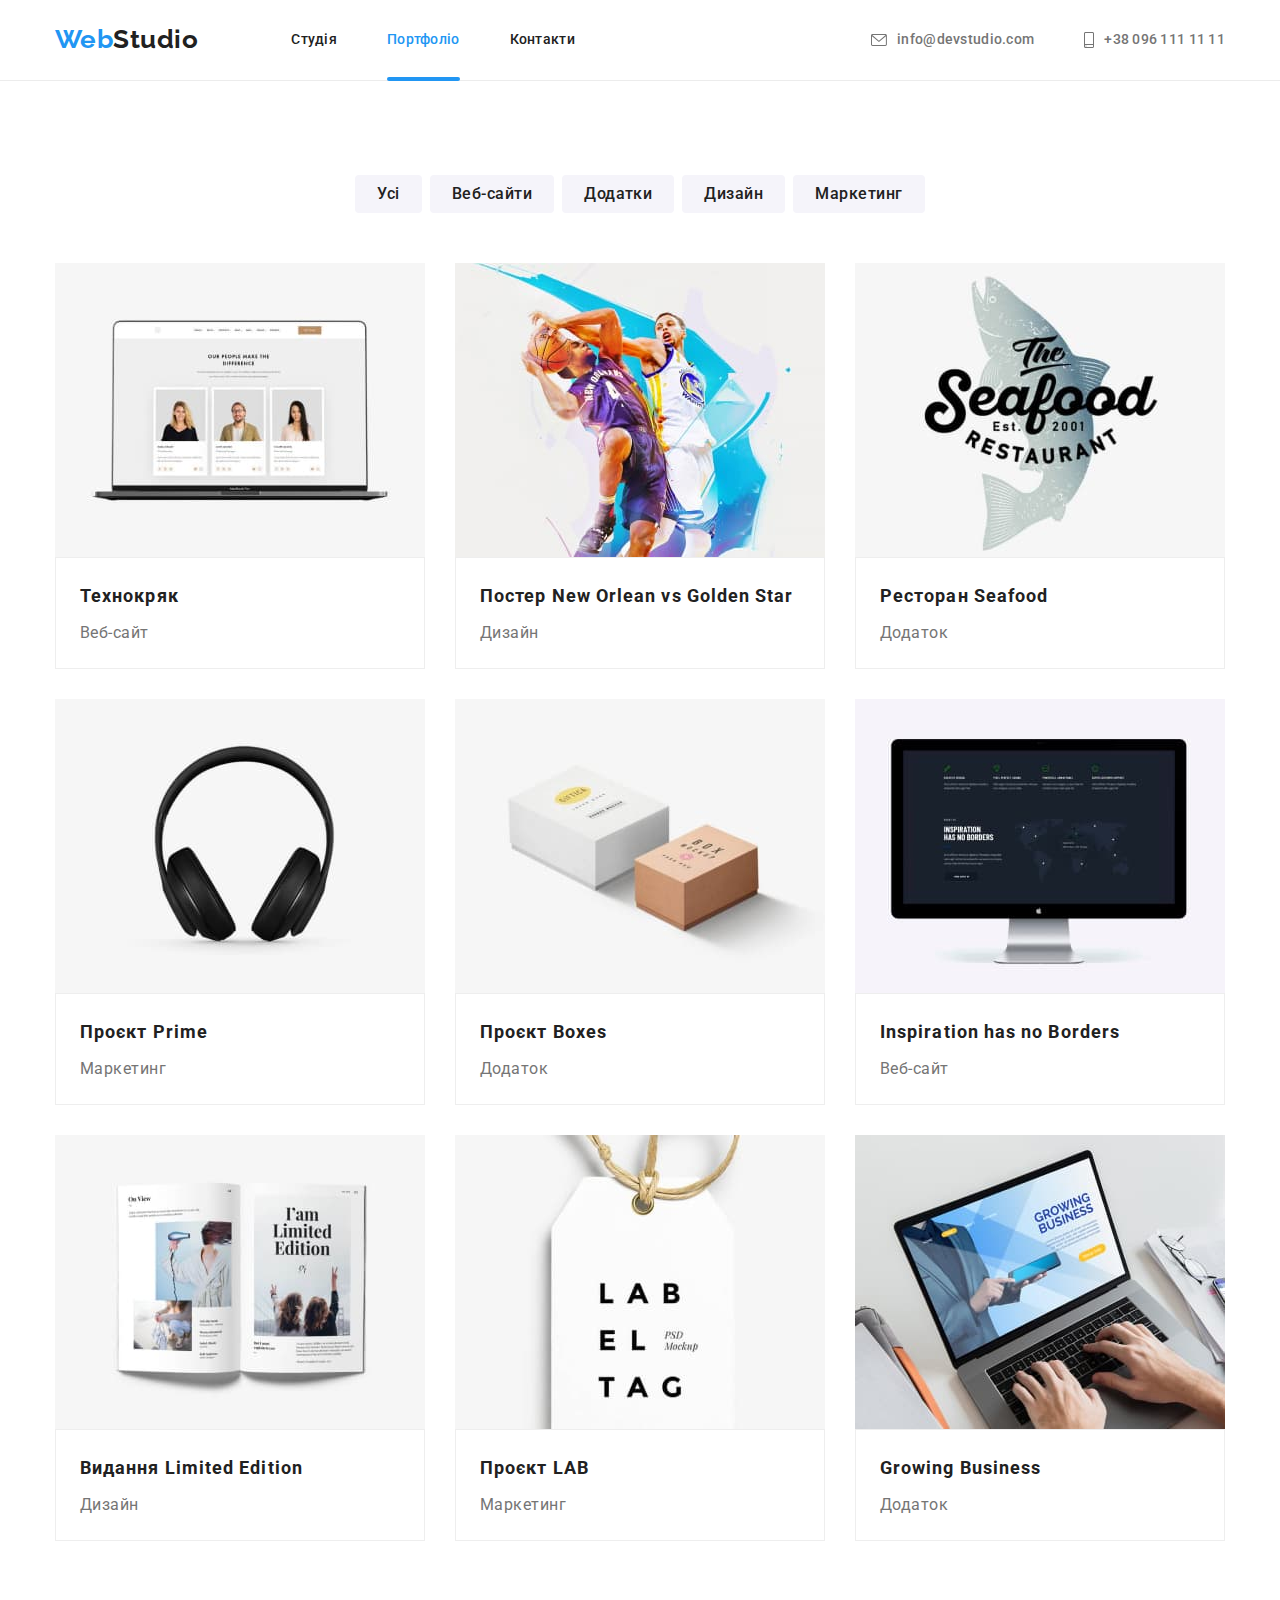
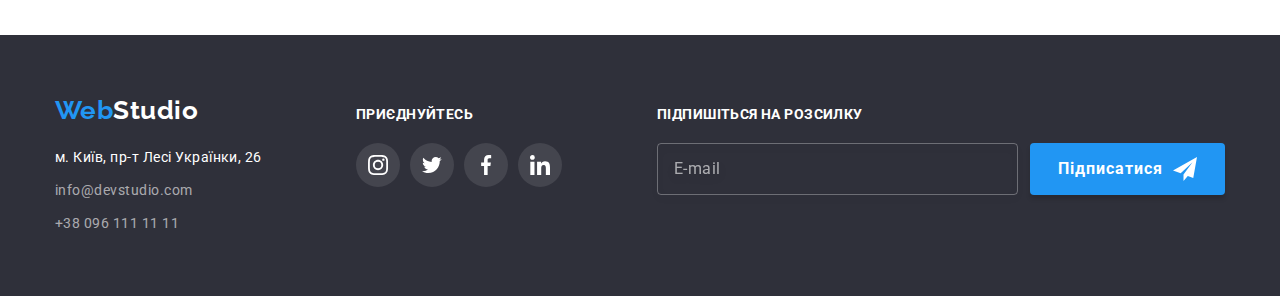
==== portfolio.html @ e211a83e "Adds the previous version" ====
<!DOCTYPE html>
<html lang="uk">
  <head>
    <meta charset="UTF-8" />
    <meta http-equiv="X-UA-Compatible" content="IE=edge" />
    <meta name="viewport" content="width=device-width, initial-scale=1.0" />
    <title>Портфоліо</title>
    <link rel="preconnect" href="https://fonts.googleapis.com" />
    <link rel="preconnect" href="https://fonts.gstatic.com" crossorigin />
    <link
      href="https://fonts.googleapis.com/css2?family=Raleway:wght@700&family=Roboto:wght@400;500;700;900&display=swap"
      rel="stylesheet"
    />
    <link
      rel="stylesheet"
      href="https://cdnjs.cloudflare.com/ajax/libs/modern-normalize/1.1.0/modern-normalize.min.css"
    />
    <link rel="stylesheet" href="./css/styles.css" />
  </head>
  <body>
    <header class="header">
      <div class="header-container container">
        <nav class="header-nav">
          <a class="header-logo logo" href="./index.html"> <span>Web</span>Studio</a>
          <ul class="header-list">
            <li class="header-list-item">
              <a class="header-link link" href="./index.html">Студія</a>
            </li>
            <li class="header-list-item">
              <a class="header-link link current" href="./portfolio.html">Портфоліо</a>
            </li>
            <li class="header-list-item">
              <a class="header-link link" href="./index.html">Контакти</a>
            </li>
          </ul>
        </nav>
        <div class="header-contacts">
          <a class="header-contact link" href="mailto:info@devstudio.com">
            <svg class="header-icon" width="16" height="12">
              <use href="./images/icons.svg#icon-envelope"></use>
            </svg>
            info@devstudio.com</a
          >
          <a class="header-contact link" href="tel:+380961111111">
            <svg class="header-icon" width="10" height="16">
              <use href="./images/icons.svg#icon-smartphone"></use>
            </svg>
            +38 096 111 11 11</a
          >
        </div>
      </div>
    </header>

    <main>
      <section class="gallery section">
        <div class="container">
          <h1 class="visually-hidden">Галерея</h1>
          <ul class="gallery-filters">
            <li class="gallery-filter">
              <button class="gallery-button" type="button">Усі</button>
            </li>
            <li class="gallery-filter">
              <button class="gallery-button" type="button">Веб-сайти</button>
            </li>
            <li class="gallery-filter">
              <button class="gallery-button" type="button">Додатки</button>
            </li>
            <li class="gallery-filter">
              <button class="gallery-button" type="button">Дизайн</button>
            </li>
            <li class="gallery-filter">
              <button class="gallery-button" type="button">Маркетинг</button>
            </li>
          </ul>
          <ul class="gallery-items">
            <li class="gallery-item">
              <a class="gallery-link" href="./index.html">
                <div class="gallery-thumb">
                  <img
                    class="gallery-image"
                    src="./images/portfolio/gallery-item-1.jpg"
                    alt="Приклад веб-сайту"
                    width="370"
                    height="294"
                  />
                  <div class="gallery-overlay">
                    Ресурс пропонує комплексні пропозиції з різним рівнем функціоналу та сервісів.
                    Все це дозволить відвідувачу отримати вичерпні відомості про компанію чи
                    приватну особу.
                  </div>
                </div>
                <div class="gallery-details">
                  <h2 class="gallery-subtitle">Технокряк</h2>
                  <p class="gallery-description">Веб-сайт</p>
                </div>
              </a>
            </li>
            <li class="gallery-item">
              <a class="gallery-link" href="./index.html">
                <div class="gallery-thumb">
                  <img
                    class="gallery-image"
                    src="./images/portfolio/gallery-item-2.jpg"
                    alt="Приклад дизайну"
                    width="370"
                    height="294"
                  />
                  <div class="gallery-overlay">
                    Ресурс пропонує комплексні пропозиції з різним рівнем функціоналу та сервісів.
                    Все це дозволить відвідувачу отримати вичерпні відомості про компанію чи
                    приватну особу.
                  </div>
                </div>
                <div class="gallery-details">
                  <h2 class="gallery-subtitle">
                    Постер <span lang="en">New Orlean vs Golden Star</span>
                  </h2>
                  <p class="gallery-description">Дизайн</p>
                </div>
              </a>
            </li>
            <li class="gallery-item">
              <a class="gallery-link" href="./index.html">
                <div class="gallery-thumb">
                  <img
                    class="gallery-image"
                    src="./images/portfolio/gallery-item-3.jpg"
                    alt="Приклад додатку"
                    width="370"
                    height="294"
                  />
                  <div class="gallery-overlay">
                    Ресурс пропонує комплексні пропозиції з різним рівнем функціоналу та сервісів.
                    Все це дозволить відвідувачу отримати вичерпні відомості про компанію чи
                    приватну особу.
                  </div>
                </div>
                <div class="gallery-details">
                  <h2 class="gallery-subtitle">Ресторан <span lang="en">Seafood</span></h2>
                  <p class="gallery-description">Додаток</p>
                </div>
              </a>
            </li>
            <li class="gallery-item">
              <a class="gallery-link" href="./index.html">
                <div class="gallery-thumb">
                  <img
                    class="gallery-image"
                    src="./images/portfolio/gallery-item-4.jpg"
                    alt="Приклад маркетингу"
                    width="370"
                    height="294"
                  />
                  <div class="gallery-overlay">
                    Ресурс пропонує комплексні пропозиції з різним рівнем функціоналу та сервісів.
                    Все це дозволить відвідувачу отримати вичерпні відомості про компанію чи
                    приватну особу.
                  </div>
                </div>
                <div class="gallery-details">
                  <h2 class="gallery-subtitle">Проєкт <span lang="en">Prime</span></h2>
                  <p class="gallery-description">Маркетинг</p>
                </div>
              </a>
            </li>
            <li class="gallery-item">
              <a class="gallery-link" href="./index.html">
                <div class="gallery-thumb">
                  <img
                    class="gallery-image"
                    src="./images/portfolio/gallery-item-5.jpg"
                    alt="Приклад додатку"
                    width="370"
                    height="294"
                  />
                  <div class="gallery-overlay">
                    Ресурс пропонує комплексні пропозиції з різним рівнем функціоналу та сервісів.
                    Все це дозволить відвідувачу отримати вичерпні відомості про компанію чи
                    приватну особу.
                  </div>
                </div>
                <div class="gallery-details">
                  <h2 class="gallery-subtitle">Проєкт <span lang="en">Boxes</span></h2>
                  <p class="gallery-description">Додаток</p>
                </div>
              </a>
            </li>
            <li class="gallery-item">
              <a class="gallery-link" href="./index.html">
                <div class="gallery-thumb">
                  <img
                    class="gallery-image"
                    src="./images/portfolio/gallery-item-6.jpg"
                    alt="Приклад веб-сайту"
                    width="370"
                    height="294"
                  />
                  <div class="gallery-overlay">
                    Ресурс пропонує комплексні пропозиції з різним рівнем функціоналу та сервісів.
                    Все це дозволить відвідувачу отримати вичерпні відомості про компанію чи
                    приватну особу.
                  </div>
                </div>
                <div class="gallery-details">
                  <h2 class="gallery-subtitle" lang="en">Inspiration has no Borders</h2>
                  <p class="gallery-description">Веб-сайт</p>
                </div>
              </a>
            </li>
            <li class="gallery-item">
              <a class="gallery-link" href="./index.html">
                <div class="gallery-thumb">
                  <img
                    class="gallery-image"
                    src="./images/portfolio/gallery-item-7.jpg"
                    alt="Приклад дизайну"
                    width="370"
                    height="294"
                  />
                  <div class="gallery-overlay">
                    Ресурс пропонує комплексні пропозиції з різним рівнем функціоналу та сервісів.
                    Все це дозволить відвідувачу отримати вичерпні відомості про компанію чи
                    приватну особу.
                  </div>
                </div>
                <div class="gallery-details">
                  <h2 class="gallery-subtitle">Видання <span lang="en">Limited Edition</span></h2>
                  <p class="gallery-description">Дизайн</p>
                </div>
              </a>
            </li>
            <li class="gallery-item">
              <a class="gallery-link" href="./index.html">
                <div class="gallery-thumb">
                  <img
                    class="gallery-image"
                    src="./images/portfolio/gallery-item-8.jpg"
                    alt="Приклад маркетингу"
                    width="370"
                    height="294"
                  />
                  <div class="gallery-overlay">
                    Ресурс пропонує комплексні пропозиції з різним рівнем функціоналу та сервісів.
                    Все це дозволить відвідувачу отримати вичерпні відомості про компанію чи
                    приватну особу.
                  </div>
                </div>
                <div class="gallery-details">
                  <h2 class="gallery-subtitle">Проєкт <span lang="en">LAB</span></h2>
                  <p class="gallery-description">Маркетинг</p>
                </div>
              </a>
            </li>
            <li class="gallery-item">
              <a class="gallery-link" href="./index.html">
                <div class="gallery-thumb">
                  <img
                    class="gallery-image"
                    src="./images/portfolio/gallery-item-9.jpg"
                    alt="Приклад додатку"
                    width="370"
                    height="294"
                  />
                  <div class="gallery-overlay">
                    Ресурс пропонує комплексні пропозиції з різним рівнем функціоналу та сервісів.
                    Все це дозволить відвідувачу отримати вичерпні відомості про компанію чи
                    приватну особу.
                  </div>
                </div>
                <div class="gallery-details">
                  <h2 class="gallery-subtitle" lang="en">Growing Business</h2>
                  <p class="gallery-description">Додаток</p>
                </div>
              </a>
            </li>
          </ul>
        </div>
      </section>
    </main>

    <footer class="footer">
      <div class="container">
        <div class="footer-wrap">
          <a class="footer-logo logo" href="./index.html"> <span>Web</span>Studio </a>
          <address class="footer-info">
            м. Київ, пр-т Лесі Українки, 26
            <a class="footer-link link" href="mailto:info@devstudio.com">info@devstudio.com</a>
            <a class="footer-link link" href="tel:+380961111111">+38 096 111 11 11</a>
          </address>
        </div>

        <div class="footer-wrap">
          <b class="footer-call">Приєднуйтесь</b>
          <ul class="socials">
            <li class="socials-item">
              <a
                class="socials-link"
                href="./index.html"
                target="_blank"
                rel="noopener noreferrer nofollow"
              >
                <svg class="socials-icon" width="20" height="20">
                  <use href="./images/icons.svg#icon-instagram"></use>
                </svg>
              </a>
            </li>
            <li class="socials-item">
              <a
                class="socials-link"
                href="./index.html"
                target="_blank"
                rel="noopener noreferrer nofollow"
              >
                <svg class="socials-icon" width="20" height="20">
                  <use href="./images/icons.svg#icon-twitter"></use>
                </svg>
              </a>
            </li>
            <li class="socials-item">
              <a
                class="socials-link"
                href="./index.html"
                target="_blank"
                rel="noopener noreferrer nofollow"
              >
                <svg class="socials-icon" width="20" height="20">
                  <use href="./images/icons.svg#icon-facebook"></use>
                </svg>
              </a>
            </li>
            <li class="socials-item">
              <a
                class="socials-link"
                href="./index.html"
                target="_blank"
                rel="noopener noreferrer nofollow"
              >
                <svg class="socials-icon" width="20" height="20">
                  <use href="./images/icons.svg#icon-linkedin"></use>
                </svg>
              </a>
            </li>
          </ul>
        </div>

        <div class="footer-wrap">
          <form class="footer-form">
            <b class="footer-call">Підпишіться на розсилку</b>
            <div class="footer-box">
              <input class="footer-email" type="email" name="email" placeholder="E-mail" required />
              <button class="footer-button" type="submit">
                Підписатися
                <svg class="footer-icon" width="24" height="24">
                  <use href="./images/icons.svg#icon-form-send"></use>
                </svg>
              </button>
            </div>
          </form>
        </div>
      </div>
    </footer>
  </body>
</html>
---- css/styles.css ----
:root {
  --primary-color: #212121;
  --accent-color: #2196f3;
  --secondary-color: #757575;
  --tertiary-color: #ffffff;
  --quaternary-color: rgba(255, 255, 255, 0.6);
  --primary-background-color: #2f303a;
  --accent-background-color: #188ce8;
  --secondary-background-color: #f5f4fa;
  --overlay-background-color: rgba(33, 150, 243, 0.9);
  --backdrop-background-color: rgba(0, 0, 0, 0.2);
  --fill-color: #afb1b8;

  --btn-shadow: 0px 4px 4px rgba(0, 0, 0, 0.15);
  --team-item-shadow: 0px 1px 3px rgba(0, 0, 0, 0.12), 0px 1px 1px rgba(0, 0, 0, 0.14),
    0px 2px 1px rgba(0, 0, 0, 0.2);
  --button-shadow: 0px 3px 1px rgba(0, 0, 0, 0.1), 0px 1px 2px rgba(0, 0, 0, 0.08),
    0px 2px 2px rgba(0, 0, 0, 0.12);
  --gallery-item-shadow: 0px 1px 1px rgba(0, 0, 0, 0.12), 0px 4px 4px rgba(0, 0, 0, 0.06),
    1px 4px 6px rgba(0, 0, 0, 0.16);
  --modal-shadow: 0px 1px 3px rgba(0, 0, 0, 0.12), 0px 1px 1px rgba(0, 0, 0, 0.14),
    0px 2px 1px rgba(0, 0, 0, 0.2);

  --items-amount: 4;
  --gap-size: 30px;
  --gallery-item-gap: 30px;
}

h1,
h2,
h3,
h4,
h5,
h6,
ul,
p {
  margin: 0;
}
ul {
  padding: 0;
  list-style: none;
}
a {
  text-decoration: none;
  color: inherit;
}
button {
  font-family: inherit;
  border: none;
}

body {
  font-family: 'Roboto', sans-serif;
  color: var(--primary-color);
  letter-spacing: 0.03em;
}

/*! General classes */
.container {
  max-width: 1200px;
  padding: 0 15px;
  margin: 0 auto;
}
.link {
  color: var(--primary-color);

  transition: color 250ms cubic-bezier(0.4, 0, 0.2, 1);
}
.link:hover,
.link:focus,
.current {
  color: var(--accent-color);
}
.logo {
  font-family: 'Raleway', sans-serif;
  font-size: 26px;
  font-weight: 700;
  line-height: 1.19;
}
.logo span {
  color: var(--accent-color);
}

.section {
  padding: 94px 0;
}

/* Studio page */
/*! Header */
.header {
  border-bottom: 1px solid #ececec;
  background-color: var(--tertiary-color);
}
.header-container {
  display: flex;
  /*   align-items: center; */
}
.header-nav {
  display: flex;
}
.header-logo {
  padding-top: 24px;
  padding-bottom: 25px;
  margin-right: 93px;
  color: var(--primary-color);
}
.header-list {
  display: flex;
}
.header-list-item {
  display: flex;
  position: relative;
}
.header-list-item:not(:last-child) {
  margin-right: 50px;
}
.header-link,
.header-contact {
  display: flex;
  align-items: center;

  font-weight: 500;
  font-size: 14px;
  line-height: 1.14;
  letter-spacing: 0.02em;
}
.header-link.current::after {
  position: absolute;
  left: 0;
  bottom: -1px;

  content: '';
  width: 100%;
  height: 4px;

  border-radius: 2px;
  background-color: var(--accent-color);
}

.header-contacts {
  display: flex;
  margin-left: auto;
}
.header-contact {
  color: var(--secondary-color);
}
.header-contact:first-child {
  margin-right: 50px;
}
.header-icon {
  margin-right: 10px;
  fill: currentColor;
}

/*! Hero section */
.hero {
  max-width: 1600px;
  min-height: 600px;
  margin: 0 auto;
  padding: 200px 0;

  text-align: center;

  background-color: var(--primary-background-color);
  background-image: linear-gradient(rgba(47, 48, 58, 0.4), rgba(47, 48, 58, 0.4)),
    url(../images/studio/hero.jpg);
  background-repeat: no-repeat;
  background-position: center;
  background-size: cover;
}
.hero-title {
  width: 696px;
  margin: 0 auto 30px;

  font-weight: 900;
  font-size: 44px;
  line-height: 1.36;
  letter-spacing: 0.06em;
  text-transform: uppercase;
  color: var(--tertiary-color);
}

.hero-btn {
  padding: 10px 32px;
}

.btn {
  font-weight: 700;
  line-height: 1.88;
  letter-spacing: 0.06em;
  border-radius: 4px;
  color: var(--tertiary-color);

  background-color: var(--accent-color);
  box-shadow: var(--btn-shadow);

  transition: background-color 250ms cubic-bezier(0.4, 0, 0.2, 1);

  cursor: pointer;
}

.btn:hover,
.btn:focus {
  background-color: var(--accent-background-color);
}

/*!  Features section  */
.visually-hidden {
  position: absolute;
  white-space: nowrap;
  width: 1px;
  height: 1px;
  overflow: hidden;
  border: 0;
  padding: 0;
  clip: rect(0 0 0 0);
  clip-path: inset(50%);
  margin: -1px;
}
.features {
  padding-top: 94px;
}
.features-list {
  display: flex;
}
.features-item {
  flex-basis: calc((100% - (var(--items-amount) - 1) * var(--gap-size)) / var(--items-amount));
}
.features-item:not(:last-child) {
  margin-right: var(--gap-size);
}
.features-thumb {
  padding: 25px 0;
  margin-bottom: 30px;

  text-align: center;
  border-radius: 4px;
  background-color: var(--secondary-background-color);
}
.features-title {
  margin-bottom: 10px;

  font-size: 14px;
  font-weight: 700;
  line-height: 1.14;
  text-transform: uppercase;
}
.features-text {
  font-size: 14px;
  line-height: 1.71;
  color: var(--secondary-color);
}

/*! What we do section */

.title {
  margin-bottom: 50px;
  font-weight: 700;
  font-size: 36px;
  line-height: 1.17;
  text-align: center;
}
.activity-list {
  display: flex;
}
.activity-item {
  position: relative;
}
.activity-item:not(:last-child) {
  margin-right: 30px;
}
.activity-image {
  display: block;
}
.activity-desc {
  position: absolute;
  left: 0;
  bottom: 0;

  width: 100%;
  padding: 27px 0;

  font-weight: 700;
  font-size: 14px;
  line-height: 1.14;
  text-align: center;
  letter-spacing: 0.03em;
  text-transform: uppercase;

  color: var(--tertiary-color);
  background-color: rgba(47, 48, 58, 0.8);
}

/*! Our team section */
.team {
  background-color: var(--secondary-background-color);
}
.team-list {
  display: flex;
}
.team-item {
  padding-bottom: 30px;
  background: var(--tertiary-color);
  border-radius: 0px 0px 4px 4px;
  box-shadow: var(--team-item-shadow);
}
.team-item:not(:last-child) {
  margin-right: 30px;
}
.team-image {
  margin-bottom: 30px;
  display: block;
}
.team-member {
  margin-bottom: 10px;
  font-weight: 500;
  font-size: 16px;
  line-height: 1.19;
  text-align: center;
}
.team-text {
  margin-bottom: 16px;

  font-weight: 400;
  line-height: 1.19;
  text-align: center;
  color: var(--secondary-color);
}
.socials {
  display: flex;
  justify-content: center;
  column-gap: 10px;
}
.socials-link {
  display: flex;
  justify-content: center;
  align-items: center;
  width: 44px;
  height: 44px;

  color: var(--fill-color);
  border-radius: 50%;

  transition: color 250ms cubic-bezier(0.4, 0, 0.2, 1),
    background-color 250ms cubic-bezier(0.4, 0, 0.2, 1);
}
.socials-link:hover,
.socials-link:focus {
  color: var(--tertiary-color);
  background-color: var(--accent-color);
}
.socials-link > .socials-icon {
  fill: currentColor;
}

/*! Clients section */
.clients-list {
  display: flex;
  flex-wrap: wrap;
  gap: var(--gap-size);
}
.clients-item {
  --items-amount: 6;
  flex-basis: calc((100% - (var(--items-amount) - 1) * var(--gap-size)) / var(--items-amount));
}

.clients-link {
  display: flex;
  padding: 16px 0;
  justify-content: center;
  align-items: center;

  color: var(--fill-color);
  border: 1px solid currentColor;
  border-radius: 4px;

  transition: color 250ms cubic-bezier(0.4, 0, 0.2, 1);
}
.clients-link:hover,
.clients-link:focus {
  color: var(--accent-color);
}
.clients-link > .clients-icon {
  fill: currentColor;
}

/*! footer */
.footer {
  padding: 60px 0;
  background-color: var(--primary-background-color);
}

.footer > .container {
  display: flex;
  align-items: baseline;
}

.footer-wrap:nth-child(1) {
  margin-right: 70px;
}
.footer-wrap:nth-child(2) {
  margin-right: 95px;
}
.footer-wrap:nth-child(3) {
  flex-grow: 1;
}

.footer-info {
  width: 231px;

  font-style: normal;
  font-size: 14px;
  line-height: 1.71;
  color: var(--tertiary-color);
}

.footer-logo {
  display: block;
  margin-bottom: 20px;
  color: var(--tertiary-color);
}

.footer-link {
  display: block;
  font-size: 14px;
  line-height: 1.71;
  color: var(--quaternary-color);
}

.footer-link:first-child {
  margin: 9px 0;
}

.footer-call {
  display: block;
  margin-bottom: 20px;

  font-size: 14px;
  line-height: 1.14;
  letter-spacing: 0.03em;
  text-transform: uppercase;

  color: var(--tertiary-color);
}

.footer-wrap .socials-link {
  background-color: rgba(255, 255, 255, 0.1);
}

.footer-wrap .socials-link:hover,
.footer-wrap .socials-link:focus {
  background-color: var(--accent-color);
}

.footer-wrap .socials-icon {
  fill: var(--tertiary-color);
}

.footer-box {
  display: flex;
}
.footer-email {
  flex-grow: 1;
  padding: 15px 16px;
  margin-right: 12px;

  font-weight: 400;
  font-size: 16px;
  line-height: 1.25;
  letter-spacing: 0.03em;
  color: var(--quaternary-color);

  border: 1px solid rgba(255, 255, 255, 0.3);
  filter: drop-shadow(0px 4px 4px rgba(0, 0, 0, 0.15));
  border-radius: 4px;
  background-color: transparent;

  outline: none;
}

.footer-email::placeholder {
  font-weight: inherit;
  font-size: inherit;
  line-height: inherit;
  letter-spacing: inherit;
  color: inherit;
}

.footer-button {
  display: flex;
  align-items: center;
  padding: 10px 28px;

  font-weight: 700;
  font-size: 16px;
  line-height: 1.88;
  letter-spacing: 0.06em;

  color: var(--tertiary-color);
  box-shadow: 0px 4px 4px rgba(0, 0, 0, 0.15);
  border-radius: 4px;
  background-color: var(--accent-color);

  cursor: pointer;

  transition: background-color 250ms cubic-bezier(0.4, 0, 0.2, 1);
}

.footer-button:hover,
.footer-button:focus {
  background-color: var(--accent-background-color);
}

.footer-icon {
  margin-left: 10px;
}

/*! Modal */
.backdrop {
  position: fixed;
  top: 0;
  left: 0;

  width: 100vw;
  height: 100vh;

  background-color: var(--backdrop-background-color);

  transition: opacity 250ms cubic-bezier(0.4, 0, 0.2, 1);
}

.is-hidden {
  opacity: 0;
  pointer-events: none;
  visibility: hidden;
}

.modal {
  position: absolute;
  top: 50%;
  left: 50%;

  padding: 40px;
  width: 528px;
  box-shadow: var(--modal-shadow);
  border-radius: 4px;
  background-color: var(--tertiary-color);

  transform: translate(-50%, -50%) scale(1);
  transition: transform 250ms cubic-bezier(0.4, 0, 0.2, 1);
}

.backdrop.is-hidden .modal {
  transform: translate(-50%, -50%) scale(0.75);
}

.modal-btn {
  position: absolute;
  top: 8px;
  right: 8px;

  width: 30px;
  height: 30px;
  display: flex;
  justify-content: center;
  align-items: center;

  border: 1px solid rgba(0, 0, 0, 0.1);
  border-radius: 50%;
  background-color: transparent;

  cursor: pointer;
  transition: fill 250ms cubic-bezier(0.4, 0, 0.2, 1);
}

.modal-btn:hover,
.modal-btn:focus {
  fill: var(--accent-color);
}

.form-title {
  margin-bottom: 12px;

  font-weight: 700;
  font-size: 20px;
  line-height: 1.15;
  text-align: center;
  letter-spacing: 0.03em;

  color: var(--primary-color);
}

.form-field {
  display: flex;
  flex-direction: column;
  margin-bottom: 10px;

  font-size: 12px;
  line-height: 1.17;
  letter-spacing: 0.01em;

  color: var(--secondary-color);
}

.form > .form-field:nth-of-type(4) {
  margin-bottom: 20px;
}

.form-label {
  margin-bottom: 4px;
}

.form-wrap {
  position: relative;
}

.form-input {
  width: 100%;
  height: 40px;
  padding: 0px 42px;

  border: 1px solid rgba(33, 33, 33, 0.2);
  border-radius: 4px;
  outline: none;
  transition: border-color 250ms cubic-bezier(0.4, 0, 0.2, 1);
}
.form-field:focus-within .form-input,
.form-field:focus-within .form-comment {
  border-color: var(--accent-color);
}

.form-icon {
  position: absolute;
  left: 12px;
  top: 50%;
  transform: translateY(-50%);

  transition: fill 250ms cubic-bezier(0.4, 0, 0.2, 1);
}
.form-field:focus-within .form-icon {
  fill: var(--accent-color);
}

.form-comment {
  height: 120px;
  padding: 12px 16px;

  border: 1px solid rgba(33, 33, 33, 0.2);
  border-radius: 4px;
  resize: none;

  font-size: 12px;
  line-height: 1.17;
  letter-spacing: 0.01em;
  outline: none;

  transition: border-color 250ms cubic-bezier(0.4, 0, 0.2, 1);
}

.form-comment::placeholder {
  color: rgba(117, 117, 117, 0.5);
}

.policy {
  position: relative;

  margin-bottom: 30px;
  display: flex;
  justify-content: center;
  align-items: center;
}

.policy-label {
  text-align: center;
  font-size: 14px;
  line-height: 1.71;
  letter-spacing: 0.03em;

  color: var(--secondary-color);
}

.policy-link {
  color: var(--accent-color);
  text-decoration: underline;
}

.policy-wrap {
  position: relative;
}

.policy-icon {
  margin-right: 7px;
  transition: opacity 250ms cubic-bezier(0.4, 0, 0.2, 1);
}

.policy-icon:nth-of-type(2) {
  position: absolute;
  left: 0;

  opacity: 0;
}

.policy-checkbox:checked ~ .policy-icon:nth-of-type(2) {
  opacity: 1;
}

.policy-btn {
  display: block;
  margin: 0 auto;
  padding: 10px 52px;
}

/*! Portfolio page */

.gallery {
  background-color: var(--tertiary-color);
}
.gallery-filters {
  margin-bottom: 50px;
  display: flex;
  justify-content: center;
}
.gallery-filter:not(:last-child) {
  margin-right: 8px;
}
.gallery-button {
  padding: 6px 22px;

  font-weight: 500;
  font-size: 16px;
  line-height: 1.63;
  letter-spacing: 0.03em;
  color: var(--primary-color);

  border-radius: 4px;
  background-color: var(--secondary-background-color);

  transition: color 250ms cubic-bezier(0.4, 0, 0.2, 1),
    background-color 250ms cubic-bezier(0.4, 0, 0.2, 1),
    box-shadow 250ms cubic-bezier(0.4, 0, 0.2, 1);

  cursor: pointer;
}
.gallery-button:hover,
.gallery-button:focus {
  color: var(--tertiary-color);
  background-color: var(--accent-color);
  box-shadow: var(--button-shadow);
}
.gallery-items {
  display: flex;
  flex-wrap: wrap;
  margin-top: calc(-1 * var(--gallery-item-gap));
  margin-left: calc(-1 * var(--gallery-item-gap));
}
.gallery-item {
  margin-top: var(--gallery-item-gap);
  margin-left: var(--gallery-item-gap);
  flex-basis: calc((100% / 3 - var(--gallery-item-gap)));
}
.gallery-link {
  display: block;

  transition: box-shadow 250ms cubic-bezier(0.4, 0, 0.2, 1);
}
.gallery-link:hover,
.gallery-link:focus {
  box-shadow: var(--gallery-item-shadow);
}

.gallery-link:hover .gallery-overlay,
.gallery-link:focus .gallery-overlay {
  transform: translateY(0);
}

.gallery-thumb {
  position: relative;
  overflow: hidden;
}

.gallery-image {
  max-width: 100%;
  display: block;
}

.gallery-overlay {
  position: absolute;
  left: 0;
  top: 0;

  width: 100%;
  height: 100%;
  padding: 24px;
  display: flex;
  align-items: center;

  font-size: 18px;
  line-height: 1.56;
  letter-spacing: 0.03em;
  color: var(--tertiary-color);

  background-color: var(--overlay-background-color);

  transform: translateY(100%);
  transition: transform 250ms cubic-bezier(0.4, 0, 0.2, 1);
}

.gallery-details {
  padding: 20px 24px;
  border: 1px solid #eeeeee;
}
.gallery-subtitle {
  margin-bottom: 4px;
  font-weight: 700;
  font-size: 18px;
  line-height: 2;
  letter-spacing: 0.06em;
  color: var(--primary-color);
}
.gallery-description {
  font-weight: 400;
  font-size: 16px;
  line-height: 1.88;
  letter-spacing: 0.03em;
  color: var(--secondary-color);
}
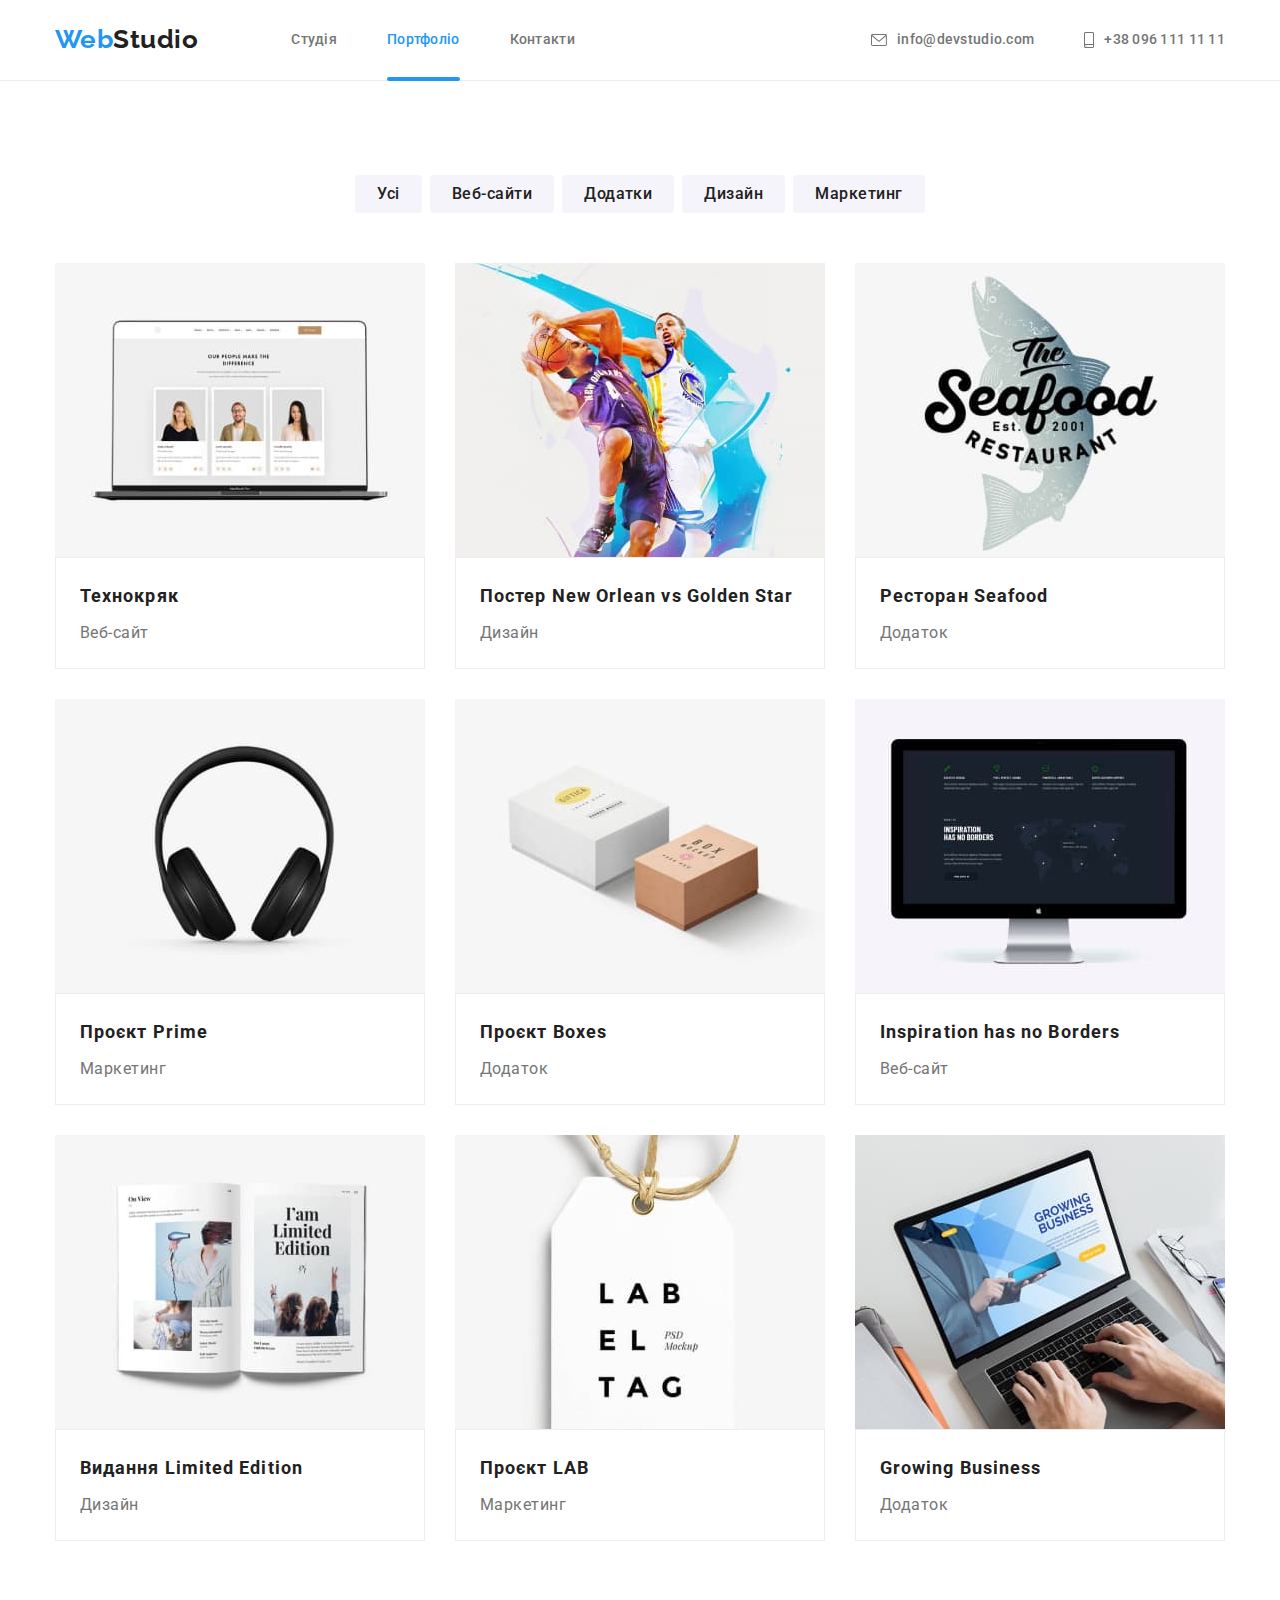
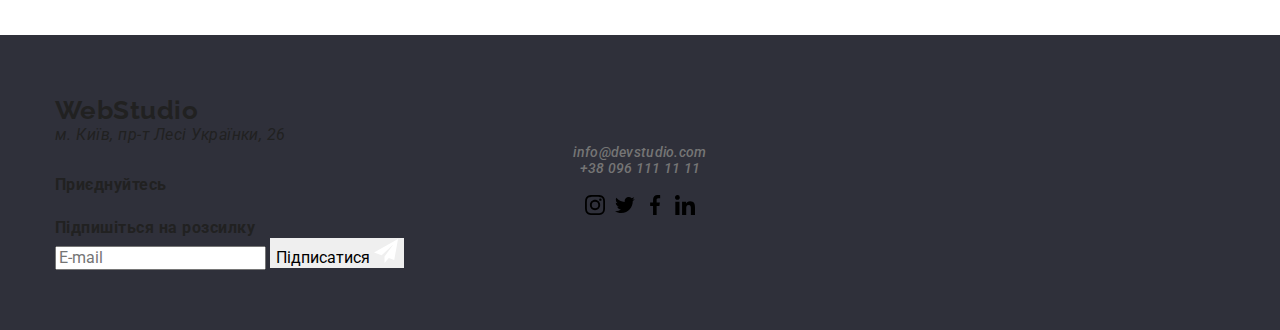
==== commit ad2649d2: "Adds BEM to index.html" ====
--- a/portfolio.html
+++ b/portfolio.html
@@ -19,30 +19,34 @@
   </head>
   <body>
     <header class="header">
-      <div class="header-container container">
-        <nav class="header-nav">
-          <a class="header-logo logo" href="./index.html"> <span>Web</span>Studio</a>
-          <ul class="header-list">
-            <li class="header-list-item">
-              <a class="header-link link" href="./index.html">Студія</a>
-            </li>
-            <li class="header-list-item">
-              <a class="header-link link current" href="./portfolio.html">Портфоліо</a>
-            </li>
-            <li class="header-list-item">
-              <a class="header-link link" href="./index.html">Контакти</a>
+      <div class="header__container container">
+        <nav class="nav">
+          <a class="nav__logo logo" href="./index.html">
+            <span class="logo__accent">Web</span>Studio
+          </a>
+
+          <ul class="nav__list">
+            <li class="nav__item">
+              <a class="link" href="./index.html">Студія</a>
+            </li>
+            <li class="nav__item">
+              <a class="link link--current" href="./portfolio.html">Портфоліо</a>
+            </li>
+            <li class="nav__item">
+              <a class="link" href="./index.html">Контакти</a>
             </li>
           </ul>
         </nav>
-        <div class="header-contacts">
-          <a class="header-contact link" href="mailto:info@devstudio.com">
-            <svg class="header-icon" width="16" height="12">
+
+        <div class="header__contacts">
+          <a class="link header__contact" href="mailto:info@devstudio.com">
+            <svg class="header__icon" width="16" height="12">
               <use href="./images/icons.svg#icon-envelope"></use>
             </svg>
             info@devstudio.com</a
           >
-          <a class="header-contact link" href="tel:+380961111111">
-            <svg class="header-icon" width="10" height="16">
+          <a class="link" href="tel:+380961111111">
+            <svg class="header__icon" width="10" height="16">
               <use href="./images/icons.svg#icon-smartphone"></use>
             </svg>
             +38 096 111 11 11</a
--- a/css/styles.css
+++ b/css/styles.css
@@ -24,6 +24,8 @@
   --items-amount: 4;
   --gap-size: 30px;
   --gallery-item-gap: 30px;
+
+  --primary-cubic-bezier: cubic-bezier(0.4, 0, 0.2, 1);
 }
 
 h1,
@@ -48,7 +50,9 @@
   font-family: inherit;
   border: none;
 }
-
+img {
+  display: block;
+}
 body {
   font-family: 'Roboto', sans-serif;
   color: var(--primary-color);
@@ -61,23 +65,20 @@
   padding: 0 15px;
   margin: 0 auto;
 }
-.link {
-  color: var(--primary-color);
-
-  transition: color 250ms cubic-bezier(0.4, 0, 0.2, 1);
-}
-.link:hover,
-.link:focus,
-.current {
-  color: var(--accent-color);
-}
+
 .logo {
   font-family: 'Raleway', sans-serif;
   font-size: 26px;
   font-weight: 700;
   line-height: 1.19;
-}
-.logo span {
+  color: var(--primary-color);
+}
+
+.logo--inverse {
+  color: var(--tertiary-color);
+}
+
+.logo__accent {
   color: var(--accent-color);
 }
 
@@ -91,40 +92,55 @@
   border-bottom: 1px solid #ececec;
   background-color: var(--tertiary-color);
 }
-.header-container {
-  display: flex;
-  /*   align-items: center; */
-}
-.header-nav {
-  display: flex;
-}
-.header-logo {
+
+.header__container {
+  display: flex;
+}
+
+.nav {
+  display: flex;
+}
+
+.nav__logo {
   padding-top: 24px;
   padding-bottom: 25px;
   margin-right: 93px;
-  color: var(--primary-color);
-}
-.header-list {
-  display: flex;
-}
-.header-list-item {
+}
+
+.nav__list {
+  display: flex;
+}
+
+.nav__item {
   display: flex;
   position: relative;
 }
-.header-list-item:not(:last-child) {
+
+.nav__item:not(:last-child) {
   margin-right: 50px;
 }
-.header-link,
-.header-contact {
+
+.link {
   display: flex;
   align-items: center;
+  justify-content: center;
 
   font-weight: 500;
   font-size: 14px;
   line-height: 1.14;
   letter-spacing: 0.02em;
-}
-.header-link.current::after {
+  color: var(--secondary-color);
+
+  transition: color 250ms var(--primary-cubic-bezier);
+}
+
+.link:hover,
+.link:focus,
+.link--current {
+  color: var(--accent-color);
+}
+
+.link--current::after {
   position: absolute;
   left: 0;
   bottom: -1px;
@@ -137,17 +153,16 @@
   background-color: var(--accent-color);
 }
 
-.header-contacts {
+.header__contacts {
   display: flex;
   margin-left: auto;
 }
-.header-contact {
-  color: var(--secondary-color);
-}
-.header-contact:first-child {
+
+.header__contact {
   margin-right: 50px;
 }
-.header-icon {
+
+.header__icon {
   margin-right: 10px;
   fill: currentColor;
 }
@@ -168,7 +183,8 @@
   background-position: center;
   background-size: cover;
 }
-.hero-title {
+
+.hero__title {
   width: 696px;
   margin: 0 auto 30px;
 
@@ -180,7 +196,7 @@
   color: var(--tertiary-color);
 }
 
-.hero-btn {
+.hero__btn {
   padding: 10px 32px;
 }
 
@@ -194,7 +210,7 @@
   background-color: var(--accent-color);
   box-shadow: var(--btn-shadow);
 
-  transition: background-color 250ms cubic-bezier(0.4, 0, 0.2, 1);
+  transition: background-color 250ms var(--primary-cubic-bezier);
 
   cursor: pointer;
 }
@@ -202,6 +218,18 @@
 .btn:hover,
 .btn:focus {
   background-color: var(--accent-background-color);
+}
+
+.btn__icon {
+  display: inline-flex;
+}
+
+.btn__icon--start {
+  margin-right: 10px;
+}
+
+.btn__icon--end {
+  margin-left: 10px;
 }
 
 /*!  Features section  */
@@ -217,27 +245,38 @@
   clip-path: inset(50%);
   margin: -1px;
 }
+
 .features {
   padding-top: 94px;
 }
-.features-list {
-  display: flex;
-}
-.features-item {
+
+.features__item {
   flex-basis: calc((100% - (var(--items-amount) - 1) * var(--gap-size)) / var(--items-amount));
 }
-.features-item:not(:last-child) {
+
+.list {
+  display: flex;
+}
+
+.list__item {
+  position: relative;
+}
+
+.list__item:not(:last-child) {
   margin-right: var(--gap-size);
 }
-.features-thumb {
+
+.list__thumb {
   padding: 25px 0;
   margin-bottom: 30px;
-
-  text-align: center;
+  display: flex;
+  justify-content: center;
+
   border-radius: 4px;
   background-color: var(--secondary-background-color);
 }
-.features-title {
+
+.list__title {
   margin-bottom: 10px;
 
   font-size: 14px;
@@ -245,7 +284,7 @@
   line-height: 1.14;
   text-transform: uppercase;
 }
-.features-text {
+.list__text {
   font-size: 14px;
   line-height: 1.71;
   color: var(--secondary-color);
@@ -260,19 +299,12 @@
   line-height: 1.17;
   text-align: center;
 }
-.activity-list {
-  display: flex;
-}
-.activity-item {
-  position: relative;
-}
-.activity-item:not(:last-child) {
-  margin-right: 30px;
-}
-.activity-image {
-  display: block;
-}
-.activity-desc {
+
+.activity {
+  background-color: var(--tertiary-color);
+}
+
+.list__overlay {
   position: absolute;
   left: 0;
   bottom: 0;
@@ -291,34 +323,40 @@
   background-color: rgba(47, 48, 58, 0.8);
 }
 
-/*! Our team section */
+/*! Team section */
+
 .team {
   background-color: var(--secondary-background-color);
 }
-.team-list {
-  display: flex;
-}
-.team-item {
+
+.card-set {
+  display: flex;
+}
+
+.card-set__item {
   padding-bottom: 30px;
   background: var(--tertiary-color);
   border-radius: 0px 0px 4px 4px;
   box-shadow: var(--team-item-shadow);
 }
-.team-item:not(:last-child) {
+
+.card-set__item:not(:last-child) {
   margin-right: 30px;
 }
-.team-image {
+
+.card-set__img {
   margin-bottom: 30px;
-  display: block;
-}
-.team-member {
+}
+
+.card-set__title {
   margin-bottom: 10px;
   font-weight: 500;
   font-size: 16px;
   line-height: 1.19;
   text-align: center;
 }
-.team-text {
+
+.card-set__subtitle {
   margin-bottom: 16px;
 
   font-weight: 400;
@@ -326,12 +364,14 @@
   text-align: center;
   color: var(--secondary-color);
 }
+
 .socials {
   display: flex;
   justify-content: center;
   column-gap: 10px;
 }
-.socials-link {
+
+.socials__link {
   display: flex;
   justify-content: center;
   align-items: center;
@@ -341,46 +381,49 @@
   color: var(--fill-color);
   border-radius: 50%;
 
-  transition: color 250ms cubic-bezier(0.4, 0, 0.2, 1),
-    background-color 250ms cubic-bezier(0.4, 0, 0.2, 1);
-}
-.socials-link:hover,
-.socials-link:focus {
+  transition: color 250ms var(--primary-cubic-bezier),
+    background-color 250ms var(--primary-cubic-bezier);
+}
+
+.socials__link--dark {
+  background-color: rgba(255, 255, 255, 0.1);
+}
+
+.socials__link:hover,
+.socials__link:focus {
   color: var(--tertiary-color);
   background-color: var(--accent-color);
 }
-.socials-link > .socials-icon {
+
+.socials__icon {
   fill: currentColor;
 }
 
+.socials__icon--light {
+  fill: var(--tertiary-color);
+}
+
 /*! Clients section */
-.clients-list {
+.clients__list {
   display: flex;
   flex-wrap: wrap;
   gap: var(--gap-size);
 }
-.clients-item {
+
+.clients__item {
   --items-amount: 6;
   flex-basis: calc((100% - (var(--items-amount) - 1) * var(--gap-size)) / var(--items-amount));
 }
 
-.clients-link {
-  display: flex;
+.clients__link {
   padding: 16px 0;
-  justify-content: center;
-  align-items: center;
 
   color: var(--fill-color);
   border: 1px solid currentColor;
   border-radius: 4px;
-
-  transition: color 250ms cubic-bezier(0.4, 0, 0.2, 1);
-}
-.clients-link:hover,
-.clients-link:focus {
-  color: var(--accent-color);
-}
-.clients-link > .clients-icon {
+}
+
+.clients__icon {
   fill: currentColor;
 }
 
@@ -390,23 +433,34 @@
   background-color: var(--primary-background-color);
 }
 
-.footer > .container {
+.footer__container {
   display: flex;
   align-items: baseline;
 }
 
-.footer-wrap:nth-child(1) {
+.footer__wrap:nth-child(1) {
   margin-right: 70px;
 }
-.footer-wrap:nth-child(2) {
+.footer__wrap:nth-child(2) {
   margin-right: 95px;
 }
-.footer-wrap:nth-child(3) {
+.footer__wrap:nth-child(3) {
   flex-grow: 1;
 }
 
-.footer-info {
+.footer__logo {
+  display: block;
+  margin-bottom: 20px;
+}
+
+.footer__address {
   width: 231px;
+}
+
+.address {
+  display: flex;
+  flex-direction: column;
+  align-items: flex-start;
 
   font-style: normal;
   font-size: 14px;
@@ -414,24 +468,16 @@
   color: var(--tertiary-color);
 }
 
-.footer-logo {
-  display: block;
-  margin-bottom: 20px;
-  color: var(--tertiary-color);
-}
-
-.footer-link {
-  display: block;
-  font-size: 14px;
+.address__link {
   line-height: 1.71;
   color: var(--quaternary-color);
 }
 
-.footer-link:first-child {
+.address__link--expanded {
   margin: 9px 0;
 }
 
-.footer-call {
+.footer__call {
   display: block;
   margin-bottom: 20px;
 
@@ -443,23 +489,11 @@
   color: var(--tertiary-color);
 }
 
-.footer-wrap .socials-link {
-  background-color: rgba(255, 255, 255, 0.1);
-}
-
-.footer-wrap .socials-link:hover,
-.footer-wrap .socials-link:focus {
-  background-color: var(--accent-color);
-}
-
-.footer-wrap .socials-icon {
-  fill: var(--tertiary-color);
-}
-
-.footer-box {
-  display: flex;
-}
-.footer-email {
+.mailing__inner {
+  display: flex;
+}
+
+.mailing__email {
   flex-grow: 1;
   padding: 15px 16px;
   margin-right: 12px;
@@ -474,11 +508,9 @@
   filter: drop-shadow(0px 4px 4px rgba(0, 0, 0, 0.15));
   border-radius: 4px;
   background-color: transparent;
-
-  outline: none;
-}
-
-.footer-email::placeholder {
+}
+
+.mailing__email::placeholder {
   font-weight: inherit;
   font-size: inherit;
   line-height: inherit;
@@ -486,33 +518,10 @@
   color: inherit;
 }
 
-.footer-button {
+.mailing__btn {
   display: flex;
   align-items: center;
   padding: 10px 28px;
-
-  font-weight: 700;
-  font-size: 16px;
-  line-height: 1.88;
-  letter-spacing: 0.06em;
-
-  color: var(--tertiary-color);
-  box-shadow: 0px 4px 4px rgba(0, 0, 0, 0.15);
-  border-radius: 4px;
-  background-color: var(--accent-color);
-
-  cursor: pointer;
-
-  transition: background-color 250ms cubic-bezier(0.4, 0, 0.2, 1);
-}
-
-.footer-button:hover,
-.footer-button:focus {
-  background-color: var(--accent-background-color);
-}
-
-.footer-icon {
-  margin-left: 10px;
 }
 
 /*! Modal */
@@ -526,7 +535,7 @@
 
   background-color: var(--backdrop-background-color);
 
-  transition: opacity 250ms cubic-bezier(0.4, 0, 0.2, 1);
+  transition: opacity 250ms var(--primary-cubic-bezier);
 }
 
 .is-hidden {
@@ -547,14 +556,15 @@
   background-color: var(--tertiary-color);
 
   transform: translate(-50%, -50%) scale(1);
-  transition: transform 250ms cubic-bezier(0.4, 0, 0.2, 1);
-}
-
-.backdrop.is-hidden .modal {
+  transition: transform 250ms var(--primary-cubic-bezier),
+    visibility 250ms var(--primary-cubic-bezier);
+}
+
+.is-hidden + .modal {
   transform: translate(-50%, -50%) scale(0.75);
 }
 
-.modal-btn {
+.modal__btn {
   position: absolute;
   top: 8px;
   right: 8px;
@@ -569,16 +579,16 @@
   border-radius: 50%;
   background-color: transparent;
 
+  transition: fill 250ms var(--primary-cubic-bezier);
   cursor: pointer;
-  transition: fill 250ms cubic-bezier(0.4, 0, 0.2, 1);
-}
-
-.modal-btn:hover,
-.modal-btn:focus {
+}
+
+.modal__btn:hover,
+.modal__btn:focus {
   fill: var(--accent-color);
 }
 
-.form-title {
+.form__title {
   margin-bottom: 12px;
 
   font-weight: 700;
@@ -590,7 +600,7 @@
   color: var(--primary-color);
 }
 
-.form-field {
+.form__field {
   display: flex;
   flex-direction: column;
   margin-bottom: 10px;
@@ -602,19 +612,19 @@
   color: var(--secondary-color);
 }
 
-.form > .form-field:nth-of-type(4) {
+.from__field--expanded {
   margin-bottom: 20px;
 }
 
-.form-label {
+.form__label {
   margin-bottom: 4px;
 }
 
-.form-wrap {
+.form__wrap {
   position: relative;
 }
 
-.form-input {
+.form__input {
   width: 100%;
   height: 40px;
   padding: 0px 42px;
@@ -622,55 +632,44 @@
   border: 1px solid rgba(33, 33, 33, 0.2);
   border-radius: 4px;
   outline: none;
-  transition: border-color 250ms cubic-bezier(0.4, 0, 0.2, 1);
-}
-.form-field:focus-within .form-input,
-.form-field:focus-within .form-comment {
+  transition: border-color 250ms var(--primary-cubic-bezier);
+}
+
+.form__input--large {
+  height: 120px;
+  padding: 12px 16px;
+  resize: none;
+}
+
+.form__input::placeholder {
+  color: rgba(117, 117, 117, 0.5);
+}
+
+.form__field:focus-within .form__input {
   border-color: var(--accent-color);
 }
 
-.form-icon {
+.form__icon {
   position: absolute;
   left: 12px;
   top: 50%;
   transform: translateY(-50%);
 
-  transition: fill 250ms cubic-bezier(0.4, 0, 0.2, 1);
-}
-.form-field:focus-within .form-icon {
+  transition: fill 250ms var(--primary-cubic-bezier);
+}
+
+.form__field:focus-within .form__icon {
   fill: var(--accent-color);
 }
 
-.form-comment {
-  height: 120px;
-  padding: 12px 16px;
-
-  border: 1px solid rgba(33, 33, 33, 0.2);
-  border-radius: 4px;
-  resize: none;
-
-  font-size: 12px;
-  line-height: 1.17;
-  letter-spacing: 0.01em;
-  outline: none;
-
-  transition: border-color 250ms cubic-bezier(0.4, 0, 0.2, 1);
-}
-
-.form-comment::placeholder {
-  color: rgba(117, 117, 117, 0.5);
-}
-
-.policy {
-  position: relative;
-
+.form__policy {
   margin-bottom: 30px;
   display: flex;
   justify-content: center;
   align-items: center;
 }
 
-.policy-label {
+.form__contract {
   text-align: center;
   font-size: 14px;
   line-height: 1.71;
@@ -679,32 +678,30 @@
   color: var(--secondary-color);
 }
 
-.policy-link {
+.form__link {
   color: var(--accent-color);
-  text-decoration: underline;
-}
-
-.policy-wrap {
-  position: relative;
-}
-
-.policy-icon {
+  display: inline-flex;
+  line-height: 0.85;
+  border-bottom: 1px solid currentColor;
+}
+
+.form__checkbox-icon {
   margin-right: 7px;
-  transition: opacity 250ms cubic-bezier(0.4, 0, 0.2, 1);
-}
-
-.policy-icon:nth-of-type(2) {
+  transition: opacity 250ms var(--primary-cubic-bezier);
+}
+
+.form__checkbox-icon--positioned {
   position: absolute;
   left: 0;
 
   opacity: 0;
 }
 
-.policy-checkbox:checked ~ .policy-icon:nth-of-type(2) {
+.form__checkbox:checked ~ .form__checkbox-icon--positioned {
   opacity: 1;
 }
 
-.policy-btn {
+.form__btn {
   display: block;
   margin: 0 auto;
   padding: 10px 52px;
@@ -735,9 +732,8 @@
   border-radius: 4px;
   background-color: var(--secondary-background-color);
 
-  transition: color 250ms cubic-bezier(0.4, 0, 0.2, 1),
-    background-color 250ms cubic-bezier(0.4, 0, 0.2, 1),
-    box-shadow 250ms cubic-bezier(0.4, 0, 0.2, 1);
+  transition: color 250ms var(--primary-cubic-bezier),
+    background-color 250ms var(--primary-cubic-bezier), box-shadow 250ms var(--primary-cubic-bezier);
 
   cursor: pointer;
 }
@@ -761,7 +757,7 @@
 .gallery-link {
   display: block;
 
-  transition: box-shadow 250ms cubic-bezier(0.4, 0, 0.2, 1);
+  transition: box-shadow 250ms var(--primary-cubic-bezier);
 }
 .gallery-link:hover,
 .gallery-link:focus {
@@ -802,7 +798,7 @@
   background-color: var(--overlay-background-color);
 
   transform: translateY(100%);
-  transition: transform 250ms cubic-bezier(0.4, 0, 0.2, 1);
+  transition: transform 250ms var(--primary-cubic-bezier);
 }
 
 .gallery-details {
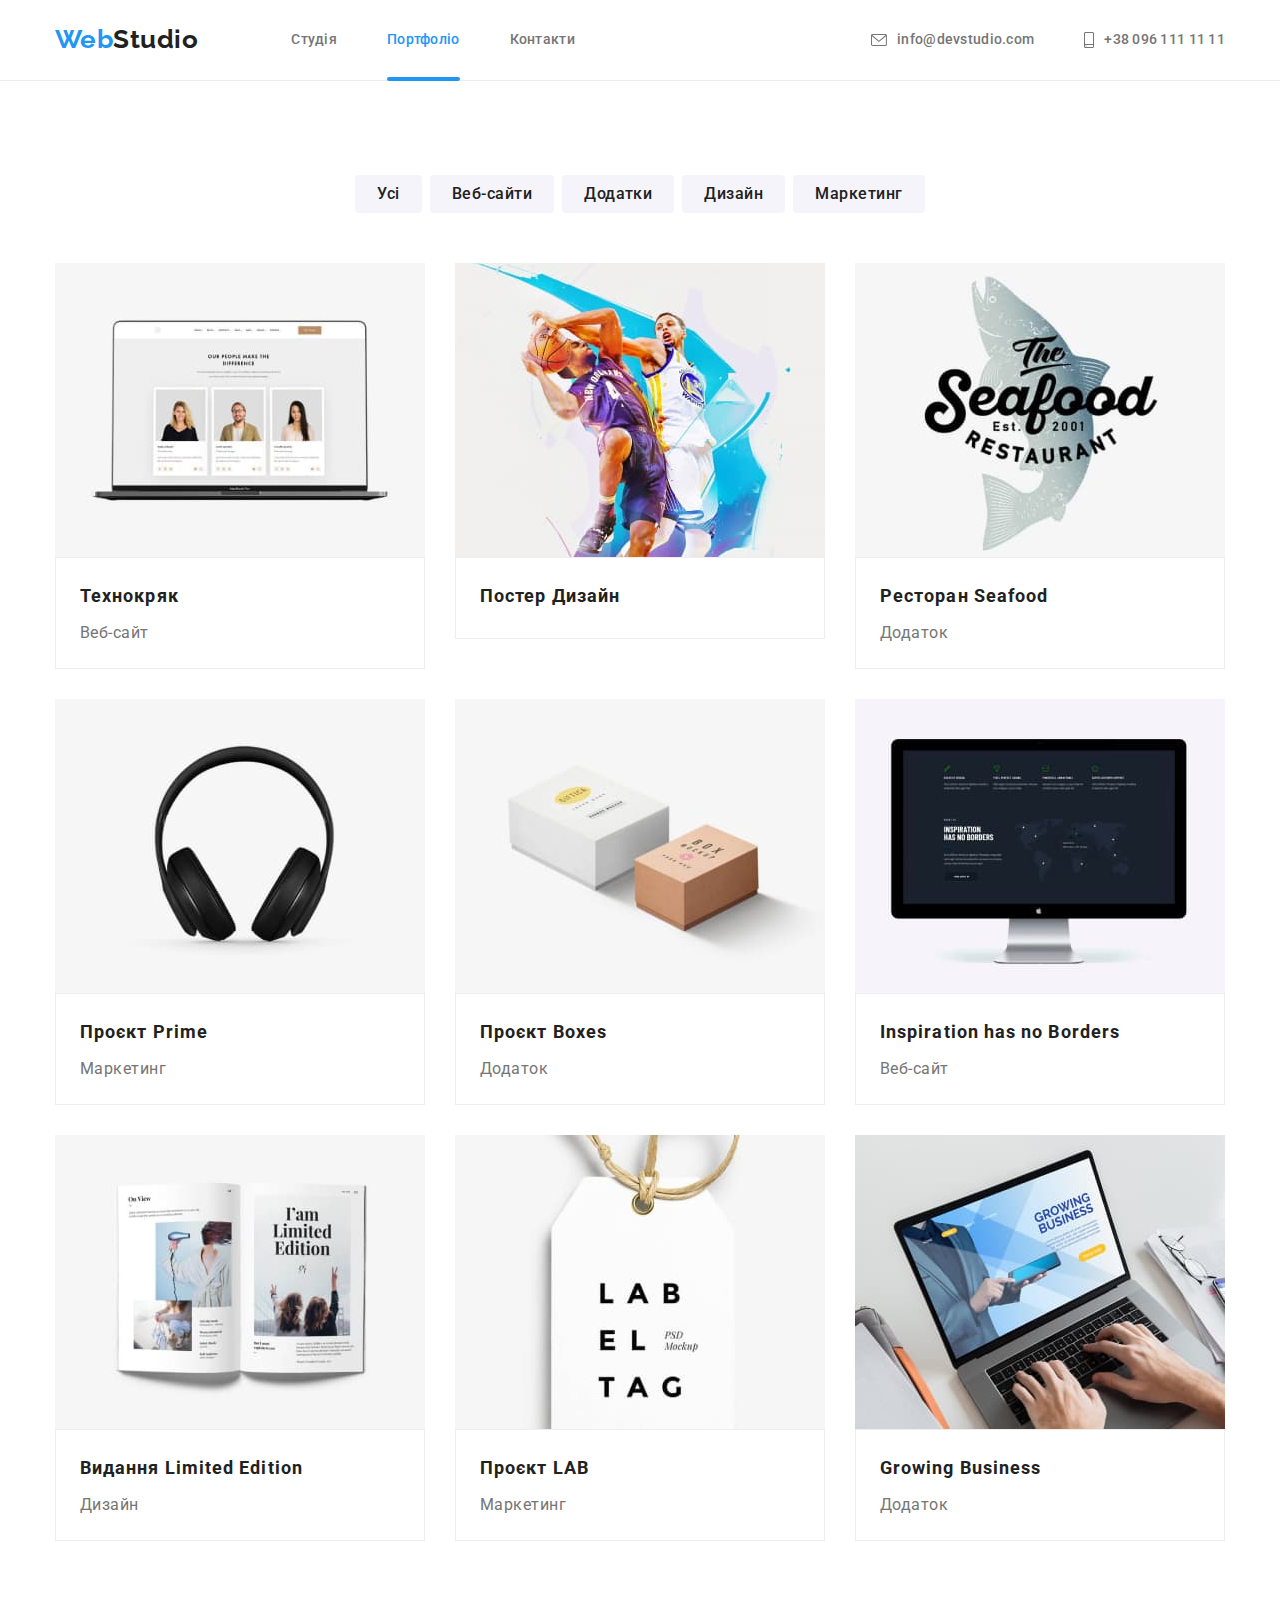
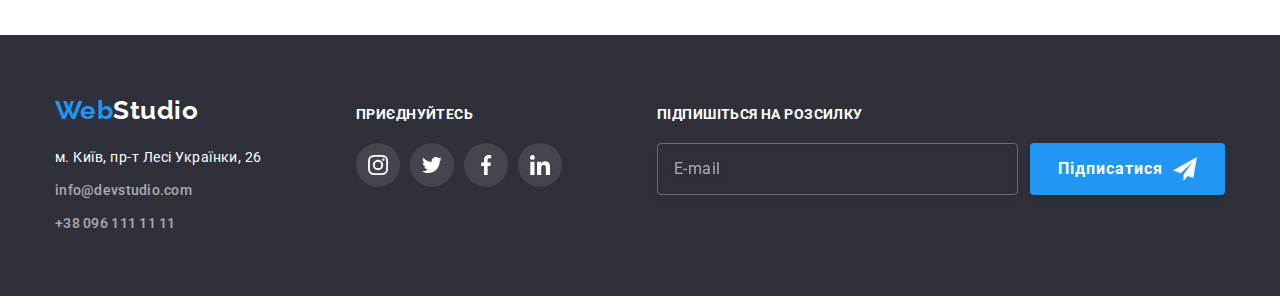
==== commit 70c8686a: "Adds BEM to portfolio.html" ====
--- a/portfolio.html
+++ b/portfolio.html
@@ -59,221 +59,222 @@
       <section class="gallery section">
         <div class="container">
           <h1 class="visually-hidden">Галерея</h1>
-          <ul class="gallery-filters">
-            <li class="gallery-filter">
-              <button class="gallery-button" type="button">Усі</button>
-            </li>
-            <li class="gallery-filter">
-              <button class="gallery-button" type="button">Веб-сайти</button>
-            </li>
-            <li class="gallery-filter">
-              <button class="gallery-button" type="button">Додатки</button>
-            </li>
-            <li class="gallery-filter">
-              <button class="gallery-button" type="button">Дизайн</button>
-            </li>
-            <li class="gallery-filter">
-              <button class="gallery-button" type="button">Маркетинг</button>
+          <ul class="filter-set">
+            <li class="filter-set__item">
+              <button class="filter-set__btn" type="button">Усі</button>
+            </li>
+            <li class="filter-set__item">
+              <button class="filter-set__btn" type="button">Веб-сайти</button>
+            </li>
+            <li class="filter-set__item">
+              <button class="filter-set__btn" type="button">Додатки</button>
+            </li>
+            <li class="filter-set__item">
+              <button class="filter-set__btn" type="button">Дизайн</button>
+            </li>
+            <li class="filter-set__item">
+              <button class="filter-set__btn" type="button">Маркетинг</button>
             </li>
           </ul>
-          <ul class="gallery-items">
-            <li class="gallery-item">
-              <a class="gallery-link" href="./index.html">
-                <div class="gallery-thumb">
-                  <img
-                    class="gallery-image"
+
+          <ul class="gallery__list">
+            <li class="gallery__item">
+              <a class="gallery__card" href="./index.html">
+                <div class="gallery__thumb">
+                  <img
+                    class="gallery__img"
                     src="./images/portfolio/gallery-item-1.jpg"
                     alt="Приклад веб-сайту"
                     width="370"
                     height="294"
                   />
-                  <div class="gallery-overlay">
-                    Ресурс пропонує комплексні пропозиції з різним рівнем функціоналу та сервісів.
-                    Все це дозволить відвідувачу отримати вичерпні відомості про компанію чи
-                    приватну особу.
-                  </div>
-                </div>
-                <div class="gallery-details">
-                  <h2 class="gallery-subtitle">Технокряк</h2>
-                  <p class="gallery-description">Веб-сайт</p>
-                </div>
-              </a>
-            </li>
-            <li class="gallery-item">
-              <a class="gallery-link" href="./index.html">
-                <div class="gallery-thumb">
-                  <img
-                    class="gallery-image"
+                  <div class="gallery__overlay">
+                    Ресурс пропонує комплексні пропозиції з різним рівнем функціоналу та сервісів.
+                    Все це дозволить відвідувачу отримати вичерпні відомості про компанію чи
+                    приватну особу.
+                  </div>
+                </div>
+                <div class="gallery__details">
+                  <h2 class="gallery__subtitle">Технокряк</h2>
+                  <p class="gallery__desc">Веб-сайт</p>
+                </div>
+              </a>
+            </li>
+            <li class="gallery__item">
+              <a class="gallery__card" href="./index.html">
+                <div class="gallery__thumb">
+                  <img
+                    class="gallery__img"
                     src="./images/portfolio/gallery-item-2.jpg"
                     alt="Приклад дизайну"
                     width="370"
                     height="294"
                   />
-                  <div class="gallery-overlay">
-                    Ресурс пропонує комплексні пропозиції з різним рівнем функціоналу та сервісів.
-                    Все це дозволить відвідувачу отримати вичерпні відомості про компанію чи
-                    приватну особу.
-                  </div>
-                </div>
-                <div class="gallery-details">
-                  <h2 class="gallery-subtitle">
-                    Постер <span lang="en">New Orlean vs Golden Star</span>
+                  <div class="gallery__overlay">
+                    Ресурс пропонує комплексні пропозиції з різним рівнем функціоналу та сервісів.
+                    Все це дозволить відвідувачу отримати вичерпні відомості про компанію чи
+                    приватну особу.
+                  </div>
+                </div>
+                <div class="gallery__details">
+                  <h2 class="gallery__subtitle">
+                    Постер <span la__g="eOrlean vs Golden Star</span>
                   </h2>
                   <p class="gallery-description">Дизайн</p>
                 </div>
               </a>
             </li>
-            <li class="gallery-item">
-              <a class="gallery-link" href="./index.html">
-                <div class="gallery-thumb">
-                  <img
-                    class="gallery-image"
+            <li class="gallery__item">
+              <a class="gallery__card" href="./index.html">
+                <div class="gallery__thumb">
+                  <img
+                    class="gallery__img"
                     src="./images/portfolio/gallery-item-3.jpg"
                     alt="Приклад додатку"
                     width="370"
                     height="294"
                   />
-                  <div class="gallery-overlay">
-                    Ресурс пропонує комплексні пропозиції з різним рівнем функціоналу та сервісів.
-                    Все це дозволить відвідувачу отримати вичерпні відомості про компанію чи
-                    приватну особу.
-                  </div>
-                </div>
-                <div class="gallery-details">
-                  <h2 class="gallery-subtitle">Ресторан <span lang="en">Seafood</span></h2>
-                  <p class="gallery-description">Додаток</p>
-                </div>
-              </a>
-            </li>
-            <li class="gallery-item">
-              <a class="gallery-link" href="./index.html">
-                <div class="gallery-thumb">
-                  <img
-                    class="gallery-image"
+                  <div class="gallery__overlay">
+                    Ресурс пропонує комплексні пропозиції з різним рівнем функціоналу та сервісів.
+                    Все це дозволить відвідувачу отримати вичерпні відомості про компанію чи
+                    приватну особу.
+                  </div>
+                </div>
+                <div class="gallery__details">
+                  <h2 class="gallery__subtitle">Ресторан <span lang="en">Seafood</span></h2>
+                  <p class="gallery__desc">Додаток</p>
+                </div>
+              </a>
+            </li>
+            <li class="gallery__item">
+              <a class="gallery__card" href="./index.html">
+                <div class="gallery__thumb">
+                  <img
+                    class="gallery__img"
                     src="./images/portfolio/gallery-item-4.jpg"
                     alt="Приклад маркетингу"
                     width="370"
                     height="294"
                   />
-                  <div class="gallery-overlay">
-                    Ресурс пропонує комплексні пропозиції з різним рівнем функціоналу та сервісів.
-                    Все це дозволить відвідувачу отримати вичерпні відомості про компанію чи
-                    приватну особу.
-                  </div>
-                </div>
-                <div class="gallery-details">
-                  <h2 class="gallery-subtitle">Проєкт <span lang="en">Prime</span></h2>
-                  <p class="gallery-description">Маркетинг</p>
-                </div>
-              </a>
-            </li>
-            <li class="gallery-item">
-              <a class="gallery-link" href="./index.html">
-                <div class="gallery-thumb">
-                  <img
-                    class="gallery-image"
+                  <div class="gallery__overlay">
+                    Ресурс пропонує комплексні пропозиції з різним рівнем функціоналу та сервісів.
+                    Все це дозволить відвідувачу отримати вичерпні відомості про компанію чи
+                    приватну особу.
+                  </div>
+                </div>
+                <div class="gallery__details">
+                  <h2 class="gallery__subtitle">Проєкт <span lang="en">Prime</span></h2>
+                  <p class="gallery__desc">Маркетинг</p>
+                </div>
+              </a>
+            </li>
+            <li class="gallery__item">
+              <a class="gallery__card" href="./index.html">
+                <div class="gallery__thumb">
+                  <img
+                    class="gallery__img"
                     src="./images/portfolio/gallery-item-5.jpg"
                     alt="Приклад додатку"
                     width="370"
                     height="294"
                   />
-                  <div class="gallery-overlay">
-                    Ресурс пропонує комплексні пропозиції з різним рівнем функціоналу та сервісів.
-                    Все це дозволить відвідувачу отримати вичерпні відомості про компанію чи
-                    приватну особу.
-                  </div>
-                </div>
-                <div class="gallery-details">
-                  <h2 class="gallery-subtitle">Проєкт <span lang="en">Boxes</span></h2>
-                  <p class="gallery-description">Додаток</p>
-                </div>
-              </a>
-            </li>
-            <li class="gallery-item">
-              <a class="gallery-link" href="./index.html">
-                <div class="gallery-thumb">
-                  <img
-                    class="gallery-image"
+                  <div class="gallery__overlay">
+                    Ресурс пропонує комплексні пропозиції з різним рівнем функціоналу та сервісів.
+                    Все це дозволить відвідувачу отримати вичерпні відомості про компанію чи
+                    приватну особу.
+                  </div>
+                </div>
+                <div class="gallery__details">
+                  <h2 class="gallery__subtitle">Проєкт <span lang="en">Boxes</span></h2>
+                  <p class="gallery__desc">Додаток</p>
+                </div>
+              </a>
+            </li>
+            <li class="gallery__item">
+              <a class="gallery__card" href="./index.html">
+                <div class="gallery__thumb">
+                  <img
+                    class="gallery__img"
                     src="./images/portfolio/gallery-item-6.jpg"
                     alt="Приклад веб-сайту"
                     width="370"
                     height="294"
                   />
-                  <div class="gallery-overlay">
-                    Ресурс пропонує комплексні пропозиції з різним рівнем функціоналу та сервісів.
-                    Все це дозволить відвідувачу отримати вичерпні відомості про компанію чи
-                    приватну особу.
-                  </div>
-                </div>
-                <div class="gallery-details">
-                  <h2 class="gallery-subtitle" lang="en">Inspiration has no Borders</h2>
-                  <p class="gallery-description">Веб-сайт</p>
-                </div>
-              </a>
-            </li>
-            <li class="gallery-item">
-              <a class="gallery-link" href="./index.html">
-                <div class="gallery-thumb">
-                  <img
-                    class="gallery-image"
+                  <div class="gallery__overlay">
+                    Ресурс пропонує комплексні пропозиції з різним рівнем функціоналу та сервісів.
+                    Все це дозволить відвідувачу отримати вичерпні відомості про компанію чи
+                    приватну особу.
+                  </div>
+                </div>
+                <div class="gallery__details">
+                  <h2 class="gallery__subtitle" lang="en">Inspiration has no Borders</h2>
+                  <p class="gallery__desc">Веб-сайт</p>
+                </div>
+              </a>
+            </li>
+            <li class="gallery__item">
+              <a class="gallery__card" href="./index.html">
+                <div class="gallery__thumb">
+                  <img
+                    class="gallery__img"
                     src="./images/portfolio/gallery-item-7.jpg"
                     alt="Приклад дизайну"
                     width="370"
                     height="294"
                   />
-                  <div class="gallery-overlay">
-                    Ресурс пропонує комплексні пропозиції з різним рівнем функціоналу та сервісів.
-                    Все це дозволить відвідувачу отримати вичерпні відомості про компанію чи
-                    приватну особу.
-                  </div>
-                </div>
-                <div class="gallery-details">
-                  <h2 class="gallery-subtitle">Видання <span lang="en">Limited Edition</span></h2>
-                  <p class="gallery-description">Дизайн</p>
-                </div>
-              </a>
-            </li>
-            <li class="gallery-item">
-              <a class="gallery-link" href="./index.html">
-                <div class="gallery-thumb">
-                  <img
-                    class="gallery-image"
+                  <div class="gallery__overlay">
+                    Ресурс пропонує комплексні пропозиції з різним рівнем функціоналу та сервісів.
+                    Все це дозволить відвідувачу отримати вичерпні відомості про компанію чи
+                    приватну особу.
+                  </div>
+                </div>
+                <div class="gallery__details">
+                  <h2 class="gallery__subtitle">Видання <span lang="en">Limited Edition</span></h2>
+                  <p class="gallery__desc">Дизайн</p>
+                </div>
+              </a>
+            </li>
+            <li class="gallery__item">
+              <a class="gallery__card" href="./index.html">
+                <div class="gallery__thumb">
+                  <img
+                    class="gallery__img"
                     src="./images/portfolio/gallery-item-8.jpg"
                     alt="Приклад маркетингу"
                     width="370"
                     height="294"
                   />
-                  <div class="gallery-overlay">
-                    Ресурс пропонує комплексні пропозиції з різним рівнем функціоналу та сервісів.
-                    Все це дозволить відвідувачу отримати вичерпні відомості про компанію чи
-                    приватну особу.
-                  </div>
-                </div>
-                <div class="gallery-details">
-                  <h2 class="gallery-subtitle">Проєкт <span lang="en">LAB</span></h2>
-                  <p class="gallery-description">Маркетинг</p>
-                </div>
-              </a>
-            </li>
-            <li class="gallery-item">
-              <a class="gallery-link" href="./index.html">
-                <div class="gallery-thumb">
-                  <img
-                    class="gallery-image"
+                  <div class="gallery__overlay">
+                    Ресурс пропонує комплексні пропозиції з різним рівнем функціоналу та сервісів.
+                    Все це дозволить відвідувачу отримати вичерпні відомості про компанію чи
+                    приватну особу.
+                  </div>
+                </div>
+                <div class="gallery__details">
+                  <h2 class="gallery__subtitle">Проєкт <span lang="en">LAB</span></h2>
+                  <p class="gallery__desc">Маркетинг</p>
+                </div>
+              </a>
+            </li>
+            <li class="gallery__item">
+              <a class="gallery__card" href="./index.html">
+                <div class="gallery__thumb">
+                  <img
+                    class="gallery__img"
                     src="./images/portfolio/gallery-item-9.jpg"
                     alt="Приклад додатку"
                     width="370"
                     height="294"
                   />
-                  <div class="gallery-overlay">
-                    Ресурс пропонує комплексні пропозиції з різним рівнем функціоналу та сервісів.
-                    Все це дозволить відвідувачу отримати вичерпні відомості про компанію чи
-                    приватну особу.
-                  </div>
-                </div>
-                <div class="gallery-details">
-                  <h2 class="gallery-subtitle" lang="en">Growing Business</h2>
-                  <p class="gallery-description">Додаток</p>
+                  <div class="gallery__overlay">
+                    Ресурс пропонує комплексні пропозиції з різним рівнем функціоналу та сервісів.
+                    Все це дозволить відвідувачу отримати вичерпні відомості про компанію чи
+                    приватну особу.
+                  </div>
+                </div>
+                <div class="gallery__details">
+                  <h2 class="gallery__subtitle" lang="en">Growing Business</h2>
+                  <p class="gallery__desc">Додаток</p>
                 </div>
               </a>
             </li>
@@ -283,63 +284,68 @@
     </main>
 
     <footer class="footer">
-      <div class="container">
-        <div class="footer-wrap">
-          <a class="footer-logo logo" href="./index.html"> <span>Web</span>Studio </a>
-          <address class="footer-info">
+      <div class="container footer__container">
+        <div class="footer__wrap">
+          <a class="logo logo--inverse footer__logo" href="./index.html">
+            <span class="logo__accent">Web</span>Studio</a
+          >
+
+          <address class="address footer__address">
             м. Київ, пр-т Лесі Українки, 26
-            <a class="footer-link link" href="mailto:info@devstudio.com">info@devstudio.com</a>
-            <a class="footer-link link" href="tel:+380961111111">+38 096 111 11 11</a>
+            <a class="link address__link address__link--expanded" href="mailto:info@devstudio.com"
+              >info@devstudio.com</a
+            >
+            <a class="link address__link" href="tel:+380961111111">+38 096 111 11 11</a>
           </address>
         </div>
 
-        <div class="footer-wrap">
-          <b class="footer-call">Приєднуйтесь</b>
+        <div class="footer__wrap">
+          <b class="footer__call">Приєднуйтесь</b>
           <ul class="socials">
-            <li class="socials-item">
+            <li class="socials__item">
               <a
-                class="socials-link"
+                class="socials__link socials__link--dark"
                 href="./index.html"
                 target="_blank"
                 rel="noopener noreferrer nofollow"
               >
-                <svg class="socials-icon" width="20" height="20">
+                <svg class="socials__icon socials__icon--light" width="20" height="20">
                   <use href="./images/icons.svg#icon-instagram"></use>
                 </svg>
               </a>
             </li>
-            <li class="socials-item">
+            <li class="socials__item">
               <a
-                class="socials-link"
+                class="socials__link socials__link--dark"
                 href="./index.html"
                 target="_blank"
                 rel="noopener noreferrer nofollow"
               >
-                <svg class="socials-icon" width="20" height="20">
+                <svg class="socials__icon socials__icon--light" width="20" height="20">
                   <use href="./images/icons.svg#icon-twitter"></use>
                 </svg>
               </a>
             </li>
-            <li class="socials-item">
+            <li class="socials__item">
               <a
-                class="socials-link"
+                class="socials__link socials__link--dark"
                 href="./index.html"
                 target="_blank"
                 rel="noopener noreferrer nofollow"
               >
-                <svg class="socials-icon" width="20" height="20">
+                <svg class="socials__icon socials__icon--light" width="20" height="20">
                   <use href="./images/icons.svg#icon-facebook"></use>
                 </svg>
               </a>
             </li>
-            <li class="socials-item">
+            <li class="socials__item">
               <a
-                class="socials-link"
+                class="socials__link socials__link--dark"
                 href="./index.html"
                 target="_blank"
                 rel="noopener noreferrer nofollow"
               >
-                <svg class="socials-icon" width="20" height="20">
+                <svg class="socials__icon socials__icon--light" width="20" height="20">
                   <use href="./images/icons.svg#icon-linkedin"></use>
                 </svg>
               </a>
@@ -347,14 +353,20 @@
           </ul>
         </div>
 
-        <div class="footer-wrap">
-          <form class="footer-form">
-            <b class="footer-call">Підпишіться на розсилку</b>
-            <div class="footer-box">
-              <input class="footer-email" type="email" name="email" placeholder="E-mail" required />
-              <button class="footer-button" type="submit">
+        <div class="footer__wrap">
+          <form class="mailing">
+            <b class="footer__call">Підпишіться на розсилку</b>
+            <div class="mailing__inner">
+              <input
+                class="mailing__email"
+                type="email"
+                name="email"
+                placeholder="E-mail"
+                required
+              />
+              <button class="btn mailing__btn" type="submit">
                 Підписатися
-                <svg class="footer-icon" width="24" height="24">
+                <svg class="btn__icon btn__icon--end" width="24" height="24">
                   <use href="./images/icons.svg#icon-form-send"></use>
                 </svg>
               </button>
--- a/css/styles.css
+++ b/css/styles.css
@@ -23,7 +23,6 @@
 
   --items-amount: 4;
   --gap-size: 30px;
-  --gallery-item-gap: 30px;
 
   --primary-cubic-bezier: cubic-bezier(0.4, 0, 0.2, 1);
 }
@@ -712,15 +711,15 @@
 .gallery {
   background-color: var(--tertiary-color);
 }
-.gallery-filters {
+
+.filter-set {
   margin-bottom: 50px;
   display: flex;
   justify-content: center;
-}
-.gallery-filter:not(:last-child) {
-  margin-right: 8px;
-}
-.gallery-button {
+  gap: 8px;
+}
+
+.filter-set__btn {
   padding: 6px 22px;
 
   font-weight: 500;
@@ -737,49 +736,54 @@
 
   cursor: pointer;
 }
-.gallery-button:hover,
-.gallery-button:focus {
+
+.filter-set__btn:hover,
+.filter-set__btn:focus {
   color: var(--tertiary-color);
   background-color: var(--accent-color);
   box-shadow: var(--button-shadow);
 }
-.gallery-items {
+
+.gallery__list {
   display: flex;
   flex-wrap: wrap;
-  margin-top: calc(-1 * var(--gallery-item-gap));
-  margin-left: calc(-1 * var(--gallery-item-gap));
-}
-.gallery-item {
-  margin-top: var(--gallery-item-gap);
-  margin-left: var(--gallery-item-gap);
-  flex-basis: calc((100% / 3 - var(--gallery-item-gap)));
-}
-.gallery-link {
+  margin-top: calc(-1 * var(--gap-size));
+  margin-left: calc(-1 * var(--gap-size));
+}
+
+.gallery__item {
+  margin-top: var(--gap-size);
+  margin-left: var(--gap-size);
+  flex-basis: calc((100% / 3 - var(--gap-size)));
+}
+
+.gallery__card {
   display: block;
 
   transition: box-shadow 250ms var(--primary-cubic-bezier);
 }
-.gallery-link:hover,
-.gallery-link:focus {
+
+.gallery__card:hover,
+.gallery__card:focus {
   box-shadow: var(--gallery-item-shadow);
 }
 
-.gallery-link:hover .gallery-overlay,
-.gallery-link:focus .gallery-overlay {
+.gallery__card:hover .gallery__overlay,
+.gallery__card:focus .gallery__overlay {
   transform: translateY(0);
 }
 
-.gallery-thumb {
+.gallery__thumb {
   position: relative;
   overflow: hidden;
 }
 
-.gallery-image {
+.gallery__img {
   max-width: 100%;
   display: block;
 }
 
-.gallery-overlay {
+.gallery__overlay {
   position: absolute;
   left: 0;
   top: 0;
@@ -801,11 +805,12 @@
   transition: transform 250ms var(--primary-cubic-bezier);
 }
 
-.gallery-details {
+.gallery__details {
   padding: 20px 24px;
   border: 1px solid #eeeeee;
 }
-.gallery-subtitle {
+
+.gallery__subtitle {
   margin-bottom: 4px;
   font-weight: 700;
   font-size: 18px;
@@ -813,7 +818,8 @@
   letter-spacing: 0.06em;
   color: var(--primary-color);
 }
-.gallery-description {
+
+.gallery__desc {
   font-weight: 400;
   font-size: 16px;
   line-height: 1.88;
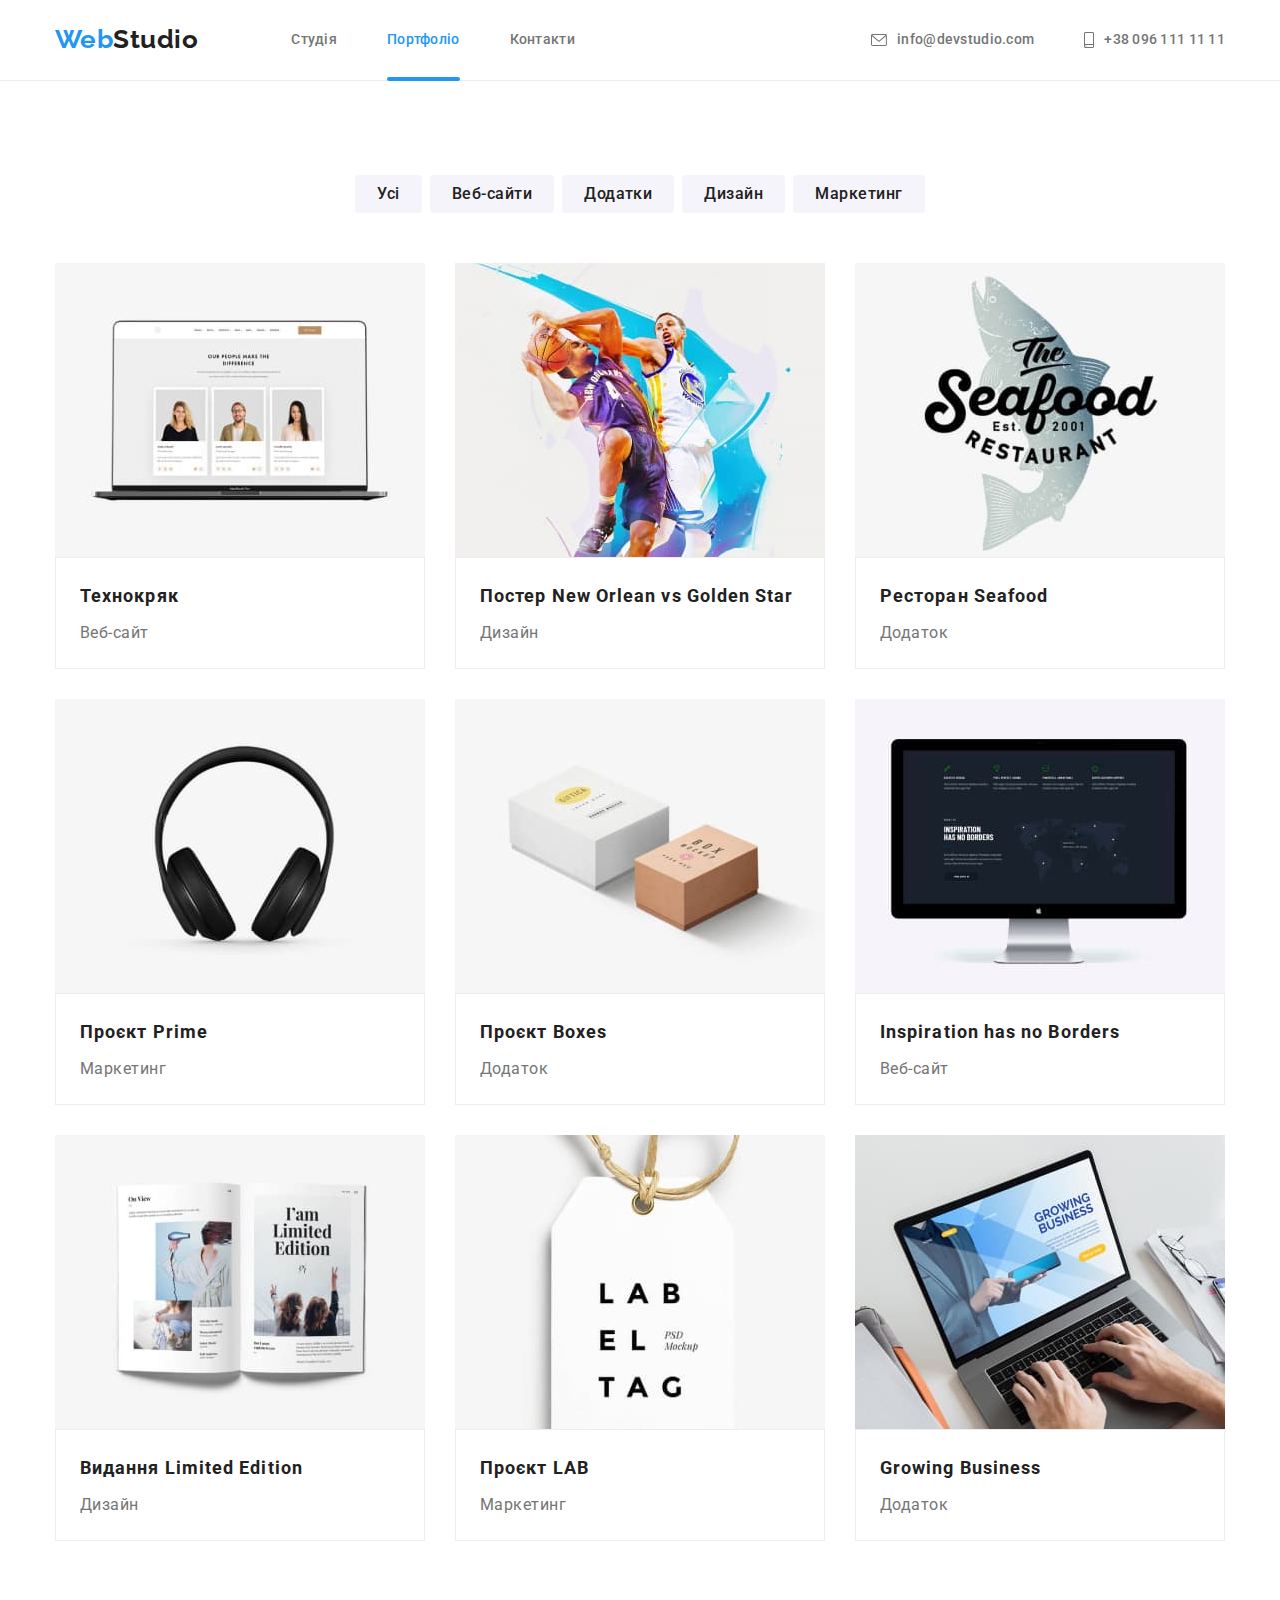
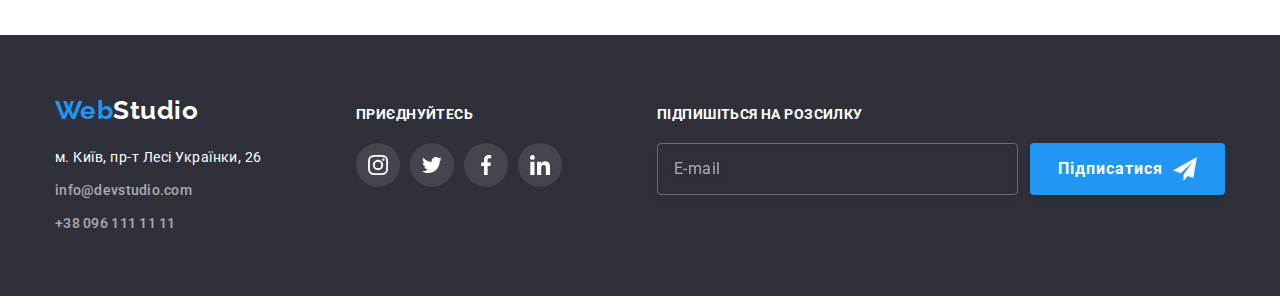
==== commit 5e39cce3: "Fixes errors in "gallery"" ====
--- a/portfolio.html
+++ b/portfolio.html
@@ -118,9 +118,9 @@
                 </div>
                 <div class="gallery__details">
                   <h2 class="gallery__subtitle">
-                    Постер <span la__g="eOrlean vs Golden Star</span>
+                    Постер <span lang="en">New Orlean vs Golden Star</span>
                   </h2>
-                  <p class="gallery-description">Дизайн</p>
+                  <p class="gallery__desc">Дизайн</p>
                 </div>
               </a>
             </li>
